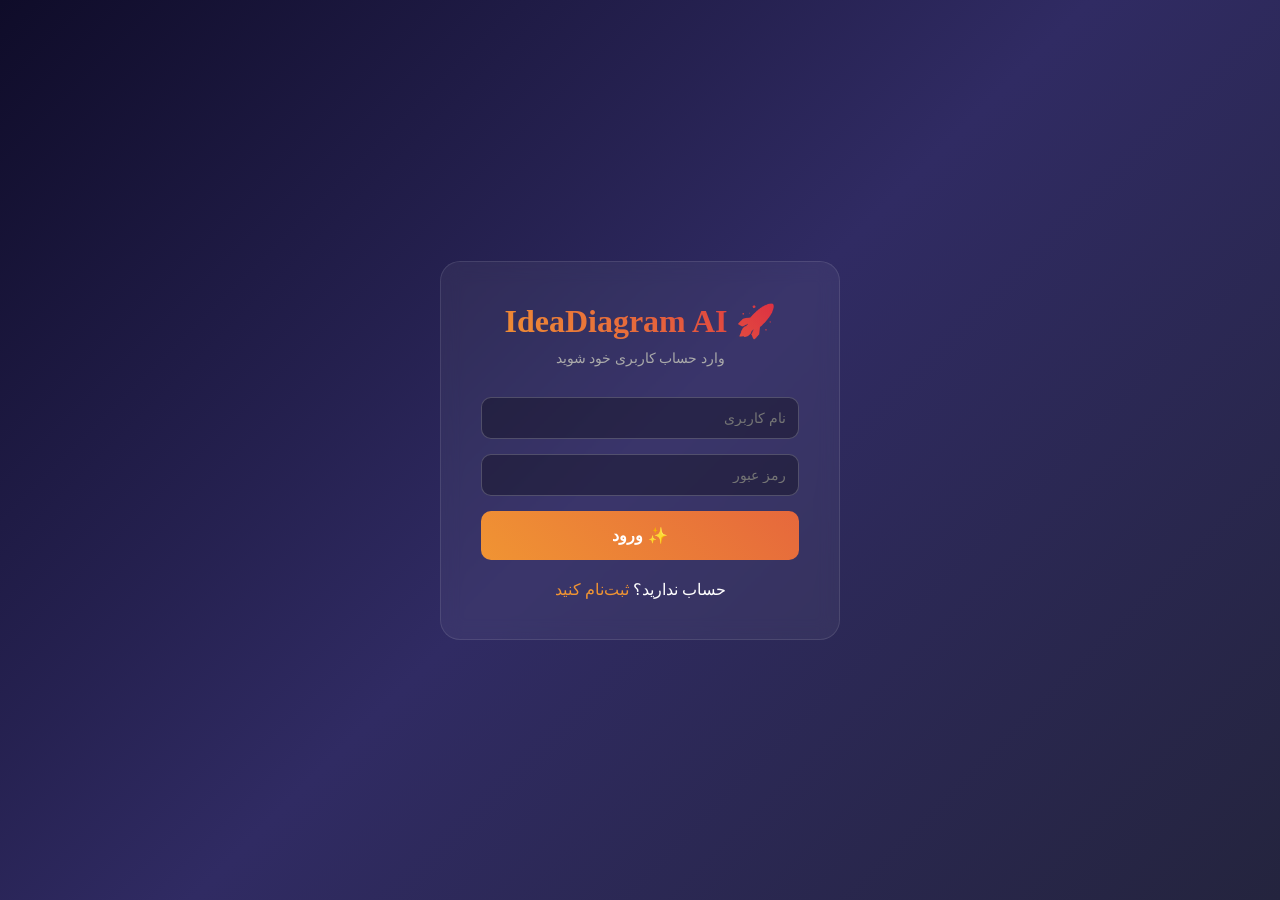
==== frontend/login.html @ e9350832 "Initial commit" ====
<!DOCTYPE html>
<html lang="fa" dir="rtl">
<head>
    <meta charset="UTF-8">
    <meta name="viewport" content="width=device-width, initial-scale=1.0">
    <title>ورود - IdeaDiagram AI</title>
    <style>
        * { margin: 0; padding: 0; box-sizing: border-box; }
        body {
            font-family: 'Segoe UI', Tahoma;
            background: linear-gradient(135deg, #0f0c29, #302b63, #24243e);
            min-height: 100vh;
            display: flex;
            align-items: center;
            justify-content: center;
            color: white;
        }
        .login-box {
            background: rgba(255, 255, 255, 0.05);
            border-radius: 20px;
            padding: 40px;
            backdrop-filter: blur(10px);
            border: 1px solid rgba(255, 255, 255, 0.1);
            width: 400px;
            max-width: 90%;
        }
        h1 {
            text-align: center;
            margin-bottom: 10px;
            background: linear-gradient(45deg, #f09433, #e6683c, #dc2743);
            background-clip: text;;
            -webkit-text-fill-color: transparent;
        }
        p { text-align: center; color: #aaa; margin-bottom: 30px; font-size: 14px; }
        input {
            width: 100%;
            padding: 12px;
            margin-bottom: 15px;
            background: rgba(0, 0, 0, 0.3);
            border: 1px solid rgba(255, 255, 255, 0.2);
            border-radius: 10px;
            color: white;
            font-size: 14px;
            transition: all 0.3s;
        }
        input:focus { outline: none; border-color: #f09433; }
        button {
            width: 100%;
            padding: 15px;
            background: linear-gradient(45deg, #f09433, #e6683c);
            border: none;
            border-radius: 10px;
            color: white;
            font-size: 16px;
            font-weight: bold;
            cursor: pointer;
            transition: all 0.3s;
        }
        button:hover { transform: translateY(-2px); box-shadow: 0 10px 30px rgba(240, 148, 51, 0.3); }
        button:disabled { opacity: 0.5; cursor: not-allowed; }
        .link { text-align: center; margin-top: 20px; }
        .link a { color: #f09433; text-decoration: none; }
        .error { color: #ff4444; text-align: center; margin-top: 10px; display: none; }
        .error.active { display: block; }
        .loading { display: none; text-align: center; margin-top: 10px; color: #f09433; }
        .loading.active { display: block; }
    </style>
</head>
<body>
    <div class="login-box">
        <h1>🚀 IdeaDiagram AI</h1>
        <p>وارد حساب کاربری خود شوید</p>
        
        <input type="text" id="username" placeholder="نام کاربری">
        <input type="password" id="password" placeholder="رمز عبور">
        <button id="loginBtn" onclick="login()">✨ ورود</button>
        
        <div class="loading" id="loading">⏳ در حال ورود...</div>
        <div class="error" id="error"></div>
        
        <div class="link">
            حساب ندارید؟ <a href="register.html">ثبت‌نام کنید</a>
        </div>
    </div>

    <script>
        const API_URL = 'http://localhost:8000/api/v1';

        async function login() {
            const username = document.getElementById('username').value.trim();
            const password = document.getElementById('password').value.trim();
            
            if (!username || !password) {
                showError('لطفاً همه فیلدها را پر کنید');
                return;
            }
            
            const btn = document.getElementById('loginBtn');
            const loading = document.getElementById('loading');
            
            btn.disabled = true;
            loading.classList.add('active');
            hideError();
            
            try {
                const formData = new URLSearchParams();
                formData.append('username', username);
                formData.append('password', password);
                
                const response = await fetch(`${API_URL}/auth/login`, {
                    method: 'POST',
                    headers: { 'Content-Type': 'application/x-www-form-urlencoded' },
                    body: formData
                });
                
                if (!response.ok) {
                    const err = await response.json();
                    throw new Error(err.detail || 'خطا در ورود');
                }
                
                const data = await response.json();
                localStorage.setItem('token', data.access_token);
                localStorage.setItem('username', username);
                
                window.location.href = 'index.html';
                
            } catch (err) {
                showError(err.message);
            } finally {
                btn.disabled = false;
                loading.classList.remove('active');
            }
        }
        
        function showError(msg) {
            const error = document.getElementById('error');
            error.textContent = '❌ ' + msg;
            error.classList.add('active');
        }
        
        function hideError() {
            document.getElementById('error').classList.remove('active');
        }
        
        // Enter key
        document.addEventListener('keydown', function(e) {
            if (e.key === 'Enter') login();
        });
    </script>
</body>
</html>
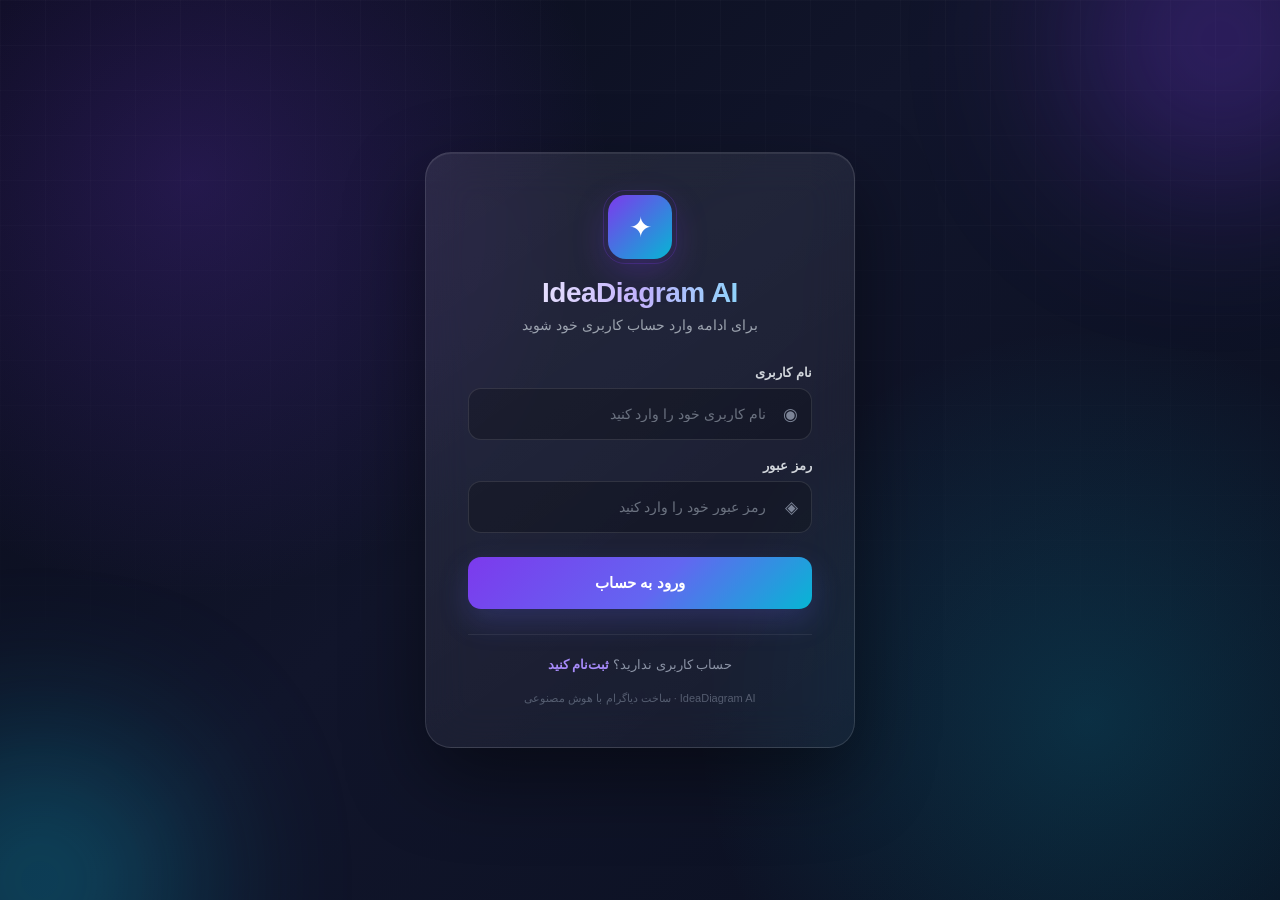
==== commit 524f574b: "change Ui/UX And Output Diagram qrok" ====
--- a/frontend/login.html
+++ b/frontend/login.html
@@ -1,151 +1,879 @@
 <!DOCTYPE html>
 <html lang="fa" dir="rtl">
+
 <head>
     <meta charset="UTF-8">
     <meta name="viewport" content="width=device-width, initial-scale=1.0">
-    <title>ورود - IdeaDiagram AI</title>
+
+    <title>ورود | IdeaDiagram AI</title>
+
     <style>
-        * { margin: 0; padding: 0; box-sizing: border-box; }
+        /* =====================================================
+           RESET
+        ===================================================== */
+
+        * {
+            margin: 0;
+            padding: 0;
+            box-sizing: border-box;
+        }
+
+
+        /* =====================================================
+           BODY
+        ===================================================== */
+
         body {
-            font-family: 'Segoe UI', Tahoma;
-            background: linear-gradient(135deg, #0f0c29, #302b63, #24243e);
             min-height: 100vh;
+
+            font-family:
+                'Segoe UI',
+                Tahoma,
+                Arial,
+                sans-serif;
+
+            color: #ffffff;
+
+            background:
+                radial-gradient(
+                    circle at 15% 20%,
+                    rgba(124, 58, 237, 0.22),
+                    transparent 32%
+                ),
+                radial-gradient(
+                    circle at 85% 80%,
+                    rgba(6, 182, 212, 0.18),
+                    transparent 30%
+                ),
+                linear-gradient(
+                    135deg,
+                    #080b18 0%,
+                    #11152b 45%,
+                    #0a1020 100%
+                );
+
             display: flex;
             align-items: center;
             justify-content: center;
-            color: white;
-        }
+
+            padding: 24px;
+
+            overflow: hidden;
+
+            position: relative;
+        }
+
+
+        /* =====================================================
+           BACKGROUND GRID
+        ===================================================== */
+
+        body::before {
+            content: "";
+
+            position: fixed;
+            inset: 0;
+
+            background-image:
+                linear-gradient(
+                    rgba(255,255,255,0.025) 1px,
+                    transparent 1px
+                ),
+                linear-gradient(
+                    90deg,
+                    rgba(255,255,255,0.025) 1px,
+                    transparent 1px
+                );
+
+            background-size: 45px 45px;
+
+            mask-image: linear-gradient(
+                to bottom,
+                rgba(0,0,0,0.8),
+                transparent
+            );
+
+            pointer-events: none;
+        }
+
+
+        /* =====================================================
+           GLOW CIRCLES
+        ===================================================== */
+
+        .glow {
+            position: fixed;
+
+            width: 280px;
+            height: 280px;
+
+            border-radius: 50%;
+
+            filter: blur(90px);
+
+            pointer-events: none;
+
+            opacity: 0.35;
+        }
+
+        .glow-one {
+            background: #7c3aed;
+
+            top: -100px;
+            right: -80px;
+        }
+
+        .glow-two {
+            background: #06b6d4;
+
+            bottom: -120px;
+            left: -100px;
+        }
+
+
+        /* =====================================================
+           LOGIN CARD
+        ===================================================== */
+
         .login-box {
-            background: rgba(255, 255, 255, 0.05);
-            border-radius: 20px;
-            padding: 40px;
-            backdrop-filter: blur(10px);
-            border: 1px solid rgba(255, 255, 255, 0.1);
-            width: 400px;
-            max-width: 90%;
-        }
-        h1 {
+            width: 430px;
+            max-width: 100%;
+
+            padding: 42px;
+
+            background:
+                linear-gradient(
+                    145deg,
+                    rgba(255,255,255,0.085),
+                    rgba(255,255,255,0.035)
+                );
+
+            border: 1px solid rgba(255,255,255,0.12);
+
+            border-radius: 26px;
+
+            backdrop-filter: blur(22px);
+            -webkit-backdrop-filter: blur(22px);
+
+            box-shadow:
+                0 30px 80px rgba(0,0,0,0.45),
+                inset 0 1px 0 rgba(255,255,255,0.08);
+
+            position: relative;
+
+            z-index: 2;
+
+            animation: cardAppear 0.6s ease;
+        }
+
+
+        @keyframes cardAppear {
+
+            from {
+                opacity: 0;
+                transform: translateY(20px) scale(0.98);
+            }
+
+            to {
+                opacity: 1;
+                transform: translateY(0) scale(1);
+            }
+        }
+
+
+        /* =====================================================
+           LOGO
+        ===================================================== */
+
+        .logo {
+            width: 64px;
+            height: 64px;
+
+            margin: 0 auto 18px;
+
+            display: flex;
+            align-items: center;
+            justify-content: center;
+
+            border-radius: 18px;
+
+            font-size: 28px;
+
+            background:
+                linear-gradient(
+                    135deg,
+                    #7c3aed,
+                    #06b6d4
+                );
+
+            box-shadow:
+                0 12px 35px rgba(124,58,237,0.28);
+
+            position: relative;
+        }
+
+
+        .logo::after {
+            content: "";
+
+            position: absolute;
+            inset: -5px;
+
+            border-radius: 22px;
+
+            border: 1px solid rgba(124,58,237,0.25);
+        }
+
+
+        /* =====================================================
+           TITLE
+        ===================================================== */
+
+        .brand-title {
             text-align: center;
-            margin-bottom: 10px;
-            background: linear-gradient(45deg, #f09433, #e6683c, #dc2743);
-            background-clip: text;;
+
+            font-size: 28px;
+            font-weight: 800;
+
+            letter-spacing: -0.5px;
+
+            background:
+                linear-gradient(
+                    90deg,
+                    #ffffff,
+                    #c4b5fd,
+                    #67e8f9
+                );
+
+            -webkit-background-clip: text;
+            background-clip: text;
+
             -webkit-text-fill-color: transparent;
         }
-        p { text-align: center; color: #aaa; margin-bottom: 30px; font-size: 14px; }
+
+
+        .subtitle {
+            text-align: center;
+
+            color: #9ca3af;
+
+            font-size: 14px;
+
+            margin-top: 8px;
+            margin-bottom: 32px;
+        }
+
+
+        /* =====================================================
+           FORM
+        ===================================================== */
+
+        .input-group {
+            margin-bottom: 18px;
+        }
+
+
+        .input-group label {
+            display: block;
+
+            margin-bottom: 8px;
+
+            color: #d1d5db;
+
+            font-size: 13px;
+            font-weight: 600;
+        }
+
+
+        .input-wrapper {
+            position: relative;
+        }
+
+
+        .input-icon {
+            position: absolute;
+
+            right: 14px;
+            top: 50%;
+
+            transform: translateY(-50%);
+
+            color: #7c8497;
+
+            font-size: 17px;
+
+            pointer-events: none;
+        }
+
+
         input {
             width: 100%;
-            padding: 12px;
-            margin-bottom: 15px;
-            background: rgba(0, 0, 0, 0.3);
-            border: 1px solid rgba(255, 255, 255, 0.2);
-            border-radius: 10px;
-            color: white;
+
+            height: 52px;
+
+            padding:
+                0 45px
+                0 14px;
+
+            border-radius: 13px;
+
+            border: 1px solid rgba(255,255,255,0.11);
+
+            background: rgba(0,0,0,0.22);
+
+            color: #ffffff;
+
+            font-family: inherit;
+
             font-size: 14px;
-            transition: all 0.3s;
-        }
-        input:focus { outline: none; border-color: #f09433; }
+
+            outline: none;
+
+            transition:
+                border-color 0.25s,
+                box-shadow 0.25s,
+                background 0.25s;
+        }
+
+
+        input::placeholder {
+            color: #6b7280;
+        }
+
+
+        input:focus {
+            border-color: rgba(124,58,237,0.75);
+
+            background: rgba(0,0,0,0.30);
+
+            box-shadow:
+                0 0 0 3px rgba(124,58,237,0.12),
+                0 8px 25px rgba(0,0,0,0.15);
+        }
+
+
+        /* =====================================================
+           LOGIN BUTTON
+        ===================================================== */
+
         button {
             width: 100%;
-            padding: 15px;
-            background: linear-gradient(45deg, #f09433, #e6683c);
+
+            height: 52px;
+
+            margin-top: 6px;
+
             border: none;
-            border-radius: 10px;
+
+            border-radius: 13px;
+
+            background:
+                linear-gradient(
+                    135deg,
+                    #7c3aed,
+                    #6366f1 55%,
+                    #06b6d4
+                );
+
             color: white;
-            font-size: 16px;
-            font-weight: bold;
+
+            font-family: inherit;
+
+            font-size: 15px;
+            font-weight: 700;
+
             cursor: pointer;
-            transition: all 0.3s;
-        }
-        button:hover { transform: translateY(-2px); box-shadow: 0 10px 30px rgba(240, 148, 51, 0.3); }
-        button:disabled { opacity: 0.5; cursor: not-allowed; }
-        .link { text-align: center; margin-top: 20px; }
-        .link a { color: #f09433; text-decoration: none; }
-        .error { color: #ff4444; text-align: center; margin-top: 10px; display: none; }
-        .error.active { display: block; }
-        .loading { display: none; text-align: center; margin-top: 10px; color: #f09433; }
-        .loading.active { display: block; }
+
+            box-shadow:
+                0 12px 30px rgba(99,102,241,0.22);
+
+            transition:
+                transform 0.2s,
+                box-shadow 0.2s,
+                opacity 0.2s;
+        }
+
+
+        button:hover {
+            transform: translateY(-2px);
+
+            box-shadow:
+                0 16px 38px rgba(99,102,241,0.32);
+        }
+
+
+        button:active {
+            transform: translateY(0);
+        }
+
+
+        button:disabled {
+            opacity: 0.55;
+
+            cursor: not-allowed;
+
+            transform: none;
+        }
+
+
+        /* =====================================================
+           LOADING
+        ===================================================== */
+
+        .loading {
+            display: none;
+
+            align-items: center;
+            justify-content: center;
+
+            gap: 9px;
+
+            margin-top: 16px;
+
+            color: #a5b4fc;
+
+            font-size: 13px;
+        }
+
+
+        .loading.active {
+            display: flex;
+        }
+
+
+        .spinner {
+            width: 17px;
+            height: 17px;
+
+            border: 2px solid rgba(255,255,255,0.18);
+
+            border-top-color: #a5b4fc;
+
+            border-radius: 50%;
+
+            animation: spin 0.8s linear infinite;
+        }
+
+
+        @keyframes spin {
+
+            to {
+                transform: rotate(360deg);
+            }
+        }
+
+
+        /* =====================================================
+           ERROR
+        ===================================================== */
+
+        .error {
+            display: none;
+
+            margin-top: 15px;
+
+            padding: 12px 14px;
+
+            border-radius: 11px;
+
+            background: rgba(239,68,68,0.08);
+
+            border: 1px solid rgba(239,68,68,0.22);
+
+            color: #fca5a5;
+
+            font-size: 13px;
+
+            text-align: center;
+        }
+
+
+        .error.active {
+            display: block;
+
+            animation: messageAppear 0.25s ease;
+        }
+
+
+        @keyframes messageAppear {
+
+            from {
+                opacity: 0;
+                transform: translateY(-4px);
+            }
+
+            to {
+                opacity: 1;
+                transform: translateY(0);
+            }
+        }
+
+
+        /* =====================================================
+           REGISTER LINK
+        ===================================================== */
+
+        .link {
+            text-align: center;
+
+            margin-top: 25px;
+
+            padding-top: 22px;
+
+            border-top:
+                1px solid rgba(255,255,255,0.07);
+
+            color: #8b93a5;
+
+            font-size: 13px;
+        }
+
+
+        .link a {
+            color: #a78bfa;
+
+            text-decoration: none;
+
+            font-weight: 700;
+
+            transition: color 0.2s;
+        }
+
+
+        .link a:hover {
+            color: #67e8f9;
+        }
+
+
+        /* =====================================================
+           FOOTER
+        ===================================================== */
+
+        .footer-text {
+            text-align: center;
+
+            margin-top: 20px;
+
+            color: #555d70;
+
+            font-size: 11px;
+        }
+
+
+        /* =====================================================
+           MOBILE
+        ===================================================== */
+
+        @media (max-width: 480px) {
+
+            body {
+                padding: 16px;
+            }
+
+            .login-box {
+                padding: 30px 22px;
+
+                border-radius: 22px;
+            }
+
+            .brand-title {
+                font-size: 24px;
+            }
+
+            .logo {
+                width: 58px;
+                height: 58px;
+
+                font-size: 24px;
+            }
+        }
+
     </style>
 </head>
+
+
 <body>
+
+    <div class="glow glow-one"></div>
+    <div class="glow glow-two"></div>
+
+
     <div class="login-box">
-        <h1>🚀 IdeaDiagram AI</h1>
-        <p>وارد حساب کاربری خود شوید</p>
-        
-        <input type="text" id="username" placeholder="نام کاربری">
-        <input type="password" id="password" placeholder="رمز عبور">
-        <button id="loginBtn" onclick="login()">✨ ورود</button>
-        
-        <div class="loading" id="loading">⏳ در حال ورود...</div>
+
+        <div class="logo">
+            ✦
+        </div>
+
+        <h1 class="brand-title">
+            IdeaDiagram AI
+        </h1>
+
+        <p class="subtitle">
+            برای ادامه وارد حساب کاربری خود شوید
+        </p>
+
+
+        <div class="input-group">
+
+            <label for="username">
+                نام کاربری
+            </label>
+
+            <div class="input-wrapper">
+
+                <span class="input-icon">
+                    ◉
+                </span>
+
+                <input
+                    type="text"
+                    id="username"
+                    placeholder="نام کاربری خود را وارد کنید"
+                    autocomplete="username"
+                >
+
+            </div>
+
+        </div>
+
+
+        <div class="input-group">
+
+            <label for="password">
+                رمز عبور
+            </label>
+
+            <div class="input-wrapper">
+
+                <span class="input-icon">
+                    ◈
+                </span>
+
+                <input
+                    type="password"
+                    id="password"
+                    placeholder="رمز عبور خود را وارد کنید"
+                    autocomplete="current-password"
+                >
+
+            </div>
+
+        </div>
+
+
+        <button id="loginBtn" onclick="login()">
+            ورود به حساب
+        </button>
+
+
+        <div class="loading" id="loading">
+
+            <span class="spinner"></span>
+
+            <span>
+                در حال ورود...
+            </span>
+
+        </div>
+
+
         <div class="error" id="error"></div>
-        
+
+
         <div class="link">
-            حساب ندارید؟ <a href="register.html">ثبت‌نام کنید</a>
+
+            حساب کاربری ندارید؟
+
+            <a href="register.html">
+                ثبت‌نام کنید
+            </a>
+
         </div>
+
+
+        <div class="footer-text">
+            IdeaDiagram AI · ساخت دیاگرام با هوش مصنوعی
+        </div>
+
     </div>
 
+
     <script>
-        const API_URL = 'http://localhost:8000/api/v1';
+
+        /* =====================================================
+           API
+        ===================================================== */
+
+        const API_URL =
+            window.location.hostname === 'localhost'
+                ? 'http://localhost:54321/api/v1'
+                : 'https://diagram-api-nrt3.onrender.com/api/v1';
+
+
+        /* =====================================================
+           LOGIN
+        ===================================================== */
 
         async function login() {
-            const username = document.getElementById('username').value.trim();
-            const password = document.getElementById('password').value.trim();
-            
+
+            const username =
+                document
+                    .getElementById('username')
+                    .value
+                    .trim();
+
+            const password =
+                document
+                    .getElementById('password')
+                    .value
+                    .trim();
+
+
             if (!username || !password) {
-                showError('لطفاً همه فیلدها را پر کنید');
+
+                showError(
+                    'لطفاً نام کاربری و رمز عبور را وارد کنید'
+                );
+
                 return;
             }
-            
-            const btn = document.getElementById('loginBtn');
-            const loading = document.getElementById('loading');
-            
+
+
+            const btn =
+                document.getElementById('loginBtn');
+
+            const loading =
+                document.getElementById('loading');
+
+
             btn.disabled = true;
+
             loading.classList.add('active');
+
             hideError();
-            
+
+
             try {
-                const formData = new URLSearchParams();
-                formData.append('username', username);
-                formData.append('password', password);
-                
-                const response = await fetch(`${API_URL}/auth/login`, {
-                    method: 'POST',
-                    headers: { 'Content-Type': 'application/x-www-form-urlencoded' },
-                    body: formData
-                });
-                
+
+                const formData =
+                    new URLSearchParams();
+
+                formData.append(
+                    'username',
+                    username
+                );
+
+                formData.append(
+                    'password',
+                    password
+                );
+
+
+                const response =
+                    await fetch(
+                        `${API_URL}/auth/login`,
+                        {
+                            method: 'POST',
+
+                            headers: {
+                                'Content-Type':
+                                    'application/x-www-form-urlencoded'
+                            },
+
+                            body: formData
+                        }
+                    );
+
+
                 if (!response.ok) {
-                    const err = await response.json();
-                    throw new Error(err.detail || 'خطا در ورود');
+
+                    const err =
+                        await response.json();
+
+                    throw new Error(
+                        err.detail ||
+                        'خطا در ورود'
+                    );
                 }
-                
-                const data = await response.json();
-                localStorage.setItem('token', data.access_token);
-                localStorage.setItem('username', username);
-                
-                window.location.href = 'index.html';
-                
+
+
+                const data =
+                    await response.json();
+
+
+                localStorage.setItem(
+                    'token',
+                    data.access_token
+                );
+
+                localStorage.setItem(
+                    'username',
+                    username
+                );
+
+
+                window.location.href =
+                    'index.html';
+
+
             } catch (err) {
-                showError(err.message);
+
+                showError(
+                    err.message
+                );
+
             } finally {
+
                 btn.disabled = false;
-                loading.classList.remove('active');
-            }
-        }
-        
+
+                loading.classList.remove(
+                    'active'
+                );
+            }
+        }
+
+
+        /* =====================================================
+           ERROR
+        ===================================================== */
+
         function showError(msg) {
-            const error = document.getElementById('error');
-            error.textContent = '❌ ' + msg;
+
+            const error =
+                document.getElementById('error');
+
+            error.textContent =
+                '❌ ' + msg;
+
             error.classList.add('active');
         }
-        
+
+
         function hideError() {
-            document.getElementById('error').classList.remove('active');
-        }
-        
-        // Enter key
-        document.addEventListener('keydown', function(e) {
-            if (e.key === 'Enter') login();
-        });
+
+            document
+                .getElementById('error')
+                .classList.remove('active');
+        }
+
+
+        /* =====================================================
+           ENTER KEY
+        ===================================================== */
+
+        document.addEventListener(
+            'keydown',
+            function (e) {
+
+                if (e.key === 'Enter') {
+                    login();
+                }
+
+            }
+        );
+
     </script>
+
 </body>
+
 </html>
